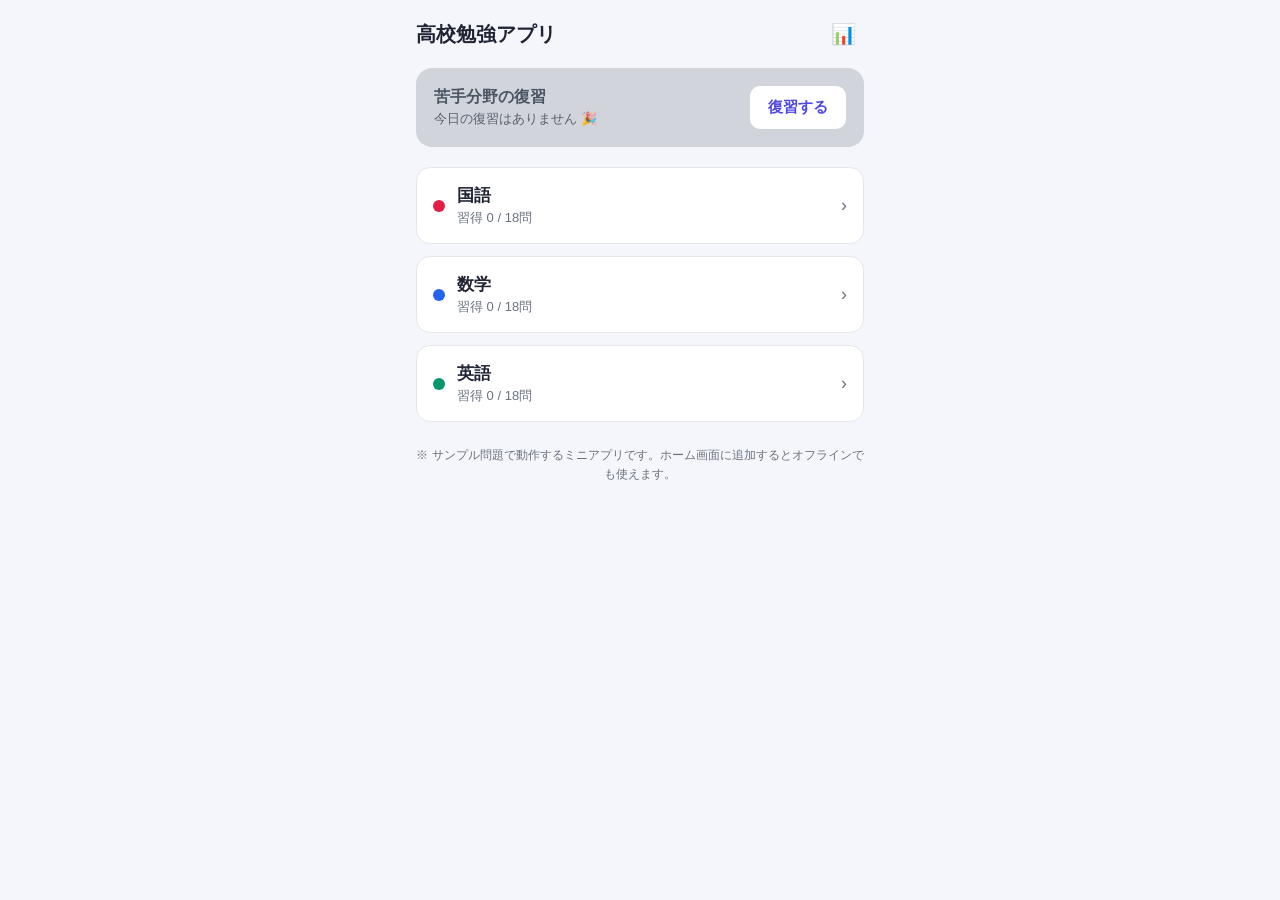
==== index.html @ ddca429a "Add high school study PWA (Japanese/math/English) Standalone, offline-first PWA for personal use: sa" ====
<!doctype html>
<html lang="ja">
<head>
<meta charset="UTF-8">
<meta name="viewport" content="width=device-width, initial-scale=1, maximum-scale=1, viewport-fit=cover">
<title>高校勉強アプリ</title>
<meta name="theme-color" content="#4f46e5">
<meta name="mobile-web-app-capable" content="yes">
<meta name="apple-mobile-web-app-capable" content="yes">
<meta name="apple-mobile-web-app-status-bar-style" content="black-translucent">
<meta name="apple-mobile-web-app-title" content="高校勉強">
<link rel="manifest" href="manifest.json">
<link rel="apple-touch-icon" href="icons/apple-touch-icon.png">
<link rel="icon" href="icons/icon-192.png">
<link rel="stylesheet" href="style.css">
</head>
<body>
<div id="app">

  <!-- ホーム画面 -->
  <section id="screen-home" class="screen">
    <header class="topbar">
      <h1>高校勉強アプリ</h1>
      <button id="btn-stats" class="icon-btn" aria-label="統計">📊</button>
    </header>

    <div class="weak-card" id="weak-card">
      <div class="weak-card-main">
        <div class="weak-card-title">苦手分野の復習</div>
        <div class="weak-card-sub" id="weak-card-sub">今日の復習: 0問</div>
      </div>
      <button id="btn-weak-review" class="btn btn-accent">復習する</button>
    </div>

    <div class="subject-grid" id="subject-grid"></div>

    <p class="hint">※ サンプル問題で動作するミニアプリです。ホーム画面に追加するとオフラインでも使えます。</p>
  </section>

  <!-- クイズ画面 -->
  <section id="screen-quiz" class="screen hidden">
    <header class="topbar">
      <button id="btn-quiz-back" class="icon-btn" aria-label="戻る">←</button>
      <h1 id="quiz-title">科目名</h1>
      <span id="quiz-progress" class="progress-label">1/10</span>
    </header>

    <div class="progress-bar"><div id="progress-fill" class="progress-fill"></div></div>

    <div class="quiz-card">
      <div class="quiz-category" id="quiz-category">カテゴリ</div>
      <div class="quiz-question" id="quiz-question">問題文がここに入ります</div>
      <div class="choices" id="quiz-choices"></div>
      <div class="explanation hidden" id="quiz-explanation"></div>
    </div>

    <div class="quiz-footer">
      <button id="btn-next" class="btn btn-primary hidden">次へ</button>
    </div>
  </section>

  <!-- 結果画面 -->
  <section id="screen-result" class="screen hidden">
    <header class="topbar">
      <h1>結果</h1>
    </header>
    <div class="result-card">
      <div class="result-score" id="result-score">8 / 10</div>
      <div class="result-message" id="result-message">よくできました!</div>
    </div>
    <div class="result-actions">
      <button id="btn-result-retry" class="btn btn-primary">もう一度</button>
      <button id="btn-result-home" class="btn btn-secondary">ホームに戻る</button>
    </div>
  </section>

  <!-- 統計画面 -->
  <section id="screen-stats" class="screen hidden">
    <header class="topbar">
      <button id="btn-stats-back" class="icon-btn" aria-label="戻る">←</button>
      <h1>学習の記録</h1>
    </header>
    <div id="stats-body" class="stats-body"></div>
    <div class="result-actions">
      <button id="btn-reset-progress" class="btn btn-danger">記録をリセット</button>
    </div>
  </section>

</div>

<script src="data.js"></script>
<script src="app.js"></script>
</body>
</html>
---- style.css ----
:root {
  --accent: #4f46e5;
  --accent-dark: #4338ca;
  --bg: #f5f6fb;
  --card-bg: #ffffff;
  --text: #1f2333;
  --text-muted: #6b7280;
  --border: #e5e7eb;
  --success: #059669;
  --danger: #dc2626;
  --safe-top: env(safe-area-inset-top, 0px);
  --safe-bottom: env(safe-area-inset-bottom, 0px);
}

* { box-sizing: border-box; }

html, body {
  margin: 0;
  padding: 0;
  background: var(--bg);
  color: var(--text);
  font-family: -apple-system, BlinkMacSystemFont, "Hiragino Sans", "Yu Gothic", sans-serif;
  -webkit-tap-highlight-color: transparent;
}

#app {
  max-width: 480px;
  margin: 0 auto;
  min-height: 100vh;
  padding: calc(16px + var(--safe-top)) 16px calc(24px + var(--safe-bottom));
}

.screen.hidden { display: none; }

.topbar {
  display: flex;
  align-items: center;
  gap: 8px;
  margin-bottom: 16px;
}

.topbar h1 {
  font-size: 20px;
  margin: 0;
  flex: 1;
}

.icon-btn {
  background: none;
  border: none;
  font-size: 20px;
  padding: 8px;
  cursor: pointer;
  line-height: 1;
  color: var(--text);
}

.progress-label {
  font-size: 14px;
  color: var(--text-muted);
  font-variant-numeric: tabular-nums;
}

.weak-card {
  background: linear-gradient(135deg, var(--accent), #7c3aed);
  color: white;
  border-radius: 16px;
  padding: 18px;
  display: flex;
  align-items: center;
  justify-content: space-between;
  gap: 12px;
  margin-bottom: 20px;
  box-shadow: 0 6px 16px rgba(79, 70, 229, 0.25);
}

.weak-card-title {
  font-weight: 700;
  font-size: 16px;
}

.weak-card-sub {
  font-size: 13px;
  opacity: 0.9;
  margin-top: 2px;
}

.weak-card.disabled {
  background: #d1d5db;
  color: #4b5563;
  box-shadow: none;
}

.subject-grid {
  display: grid;
  grid-template-columns: 1fr;
  gap: 12px;
}

.subject-card {
  background: var(--card-bg);
  border-radius: 14px;
  padding: 16px;
  display: flex;
  align-items: center;
  justify-content: space-between;
  border: 1px solid var(--border);
  cursor: pointer;
}

.subject-card-left { display: flex; align-items: center; gap: 12px; }

.subject-dot {
  width: 12px;
  height: 12px;
  border-radius: 50%;
  flex-shrink: 0;
}

.subject-name { font-weight: 700; font-size: 17px; }
.subject-sub { font-size: 13px; color: var(--text-muted); margin-top: 2px; }
.subject-arrow { color: var(--text-muted); font-size: 18px; }

.hint {
  margin-top: 24px;
  font-size: 12px;
  color: var(--text-muted);
  text-align: center;
  line-height: 1.6;
}

.btn {
  border: none;
  border-radius: 10px;
  padding: 12px 18px;
  font-size: 15px;
  font-weight: 700;
  cursor: pointer;
}

.btn-accent { background: white; color: var(--accent); }
.btn-primary { background: var(--accent); color: white; width: 100%; }
.btn-primary:active { background: var(--accent-dark); }
.btn-secondary { background: #e5e7eb; color: var(--text); width: 100%; }
.btn-danger { background: transparent; color: var(--danger); border: 1px solid var(--danger); width: 100%; }

.progress-bar {
  height: 6px;
  background: var(--border);
  border-radius: 3px;
  overflow: hidden;
  margin-bottom: 20px;
}
.progress-fill {
  height: 100%;
  background: var(--accent);
  width: 0%;
  transition: width 0.2s ease;
}

.quiz-card {
  background: var(--card-bg);
  border-radius: 16px;
  padding: 20px;
  border: 1px solid var(--border);
}

.quiz-category {
  display: inline-block;
  font-size: 12px;
  color: var(--accent);
  background: #eef2ff;
  padding: 3px 10px;
  border-radius: 999px;
  margin-bottom: 12px;
  font-weight: 700;
}

.quiz-question {
  font-size: 18px;
  font-weight: 700;
  line-height: 1.5;
  margin-bottom: 20px;
}

.choices {
  display: flex;
  flex-direction: column;
  gap: 10px;
}

.choice-btn {
  text-align: left;
  background: #f9fafb;
  border: 1.5px solid var(--border);
  border-radius: 10px;
  padding: 14px;
  font-size: 15px;
  color: var(--text);
  cursor: pointer;
}

.choice-btn:active { background: #f0f1f6; }

.choice-btn.correct {
  background: #ecfdf5;
  border-color: var(--success);
  color: #065f46;
  font-weight: 700;
}

.choice-btn.wrong {
  background: #fef2f2;
  border-color: var(--danger);
  color: #991b1b;
  font-weight: 700;
}

.choice-btn.disabled { pointer-events: none; opacity: 0.85; }

.explanation {
  margin-top: 16px;
  background: #f9fafb;
  border-left: 3px solid var(--accent);
  padding: 12px 14px;
  font-size: 14px;
  line-height: 1.6;
  color: var(--text-muted);
  border-radius: 6px;
}

.quiz-footer { margin-top: 20px; }

.result-card {
  background: var(--card-bg);
  border-radius: 16px;
  padding: 32px 20px;
  text-align: center;
  border: 1px solid var(--border);
  margin-bottom: 20px;
}

.result-score {
  font-size: 40px;
  font-weight: 800;
  color: var(--accent);
}

.result-message {
  margin-top: 8px;
  color: var(--text-muted);
}

.result-actions {
  display: flex;
  flex-direction: column;
  gap: 10px;
}

.stats-body { display: flex; flex-direction: column; gap: 14px; margin-bottom: 24px; }

.stats-card {
  background: var(--card-bg);
  border: 1px solid var(--border);
  border-radius: 14px;
  padding: 16px;
}

.stats-card-title { font-weight: 700; margin-bottom: 10px; display: flex; align-items: center; gap: 8px; }

.stats-row {
  display: flex;
  justify-content: space-between;
  font-size: 14px;
  color: var(--text-muted);
  padding: 4px 0;
}

.stats-row b { color: var(--text); }

.stats-bar-track {
  height: 8px;
  background: var(--border);
  border-radius: 4px;
  overflow: hidden;
  margin-top: 8px;
}

.stats-bar-fill {
  height: 100%;
  background: var(--accent);
}
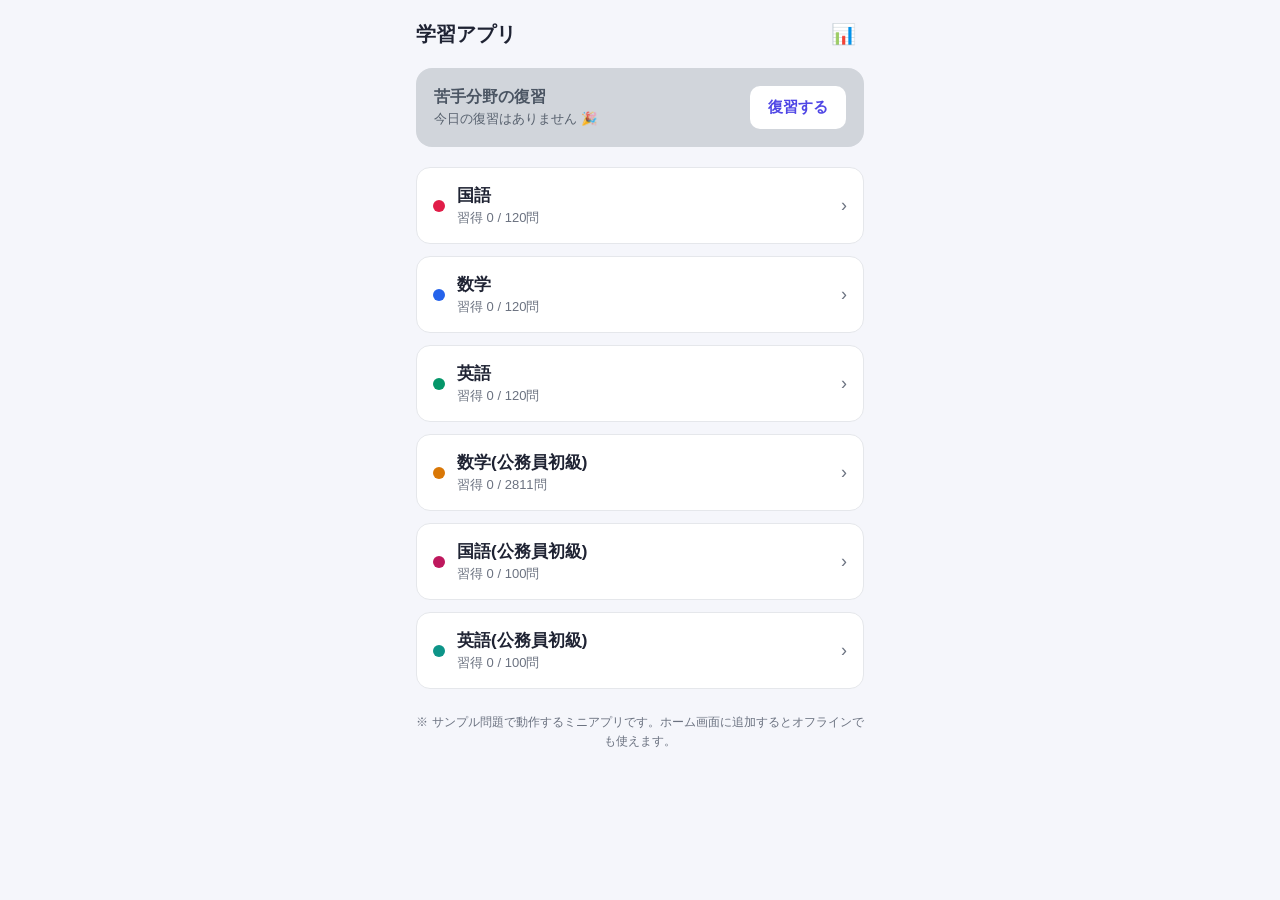
==== commit 403bce8e: "Add 公務員初級 (entry-level civil service exam) subjects Adds three new subjects alongside the existing h" ====
--- a/index.html
+++ b/index.html
@@ -3,12 +3,12 @@
 <head>
 <meta charset="UTF-8">
 <meta name="viewport" content="width=device-width, initial-scale=1, maximum-scale=1, viewport-fit=cover">
-<title>高校勉強アプリ</title>
+<title>学習アプリ(高校+公務員初級)</title>
 <meta name="theme-color" content="#4f46e5">
 <meta name="mobile-web-app-capable" content="yes">
 <meta name="apple-mobile-web-app-capable" content="yes">
 <meta name="apple-mobile-web-app-status-bar-style" content="black-translucent">
-<meta name="apple-mobile-web-app-title" content="高校勉強">
+<meta name="apple-mobile-web-app-title" content="学習アプリ">
 <link rel="manifest" href="manifest.json">
 <link rel="apple-touch-icon" href="icons/apple-touch-icon.png">
 <link rel="icon" href="icons/icon-192.png">
@@ -20,7 +20,7 @@
   <!-- ホーム画面 -->
   <section id="screen-home" class="screen">
     <header class="topbar">
-      <h1>高校勉強アプリ</h1>
+      <h1>学習アプリ</h1>
       <button id="btn-stats" class="icon-btn" aria-label="統計">📊</button>
     </header>
 
@@ -89,6 +89,8 @@
 </div>
 
 <script src="data.js"></script>
+<script src="data-koumuin-math.js"></script>
+<script src="data-koumuin-lang.js"></script>
 <script src="app.js"></script>
 </body>
 </html>
